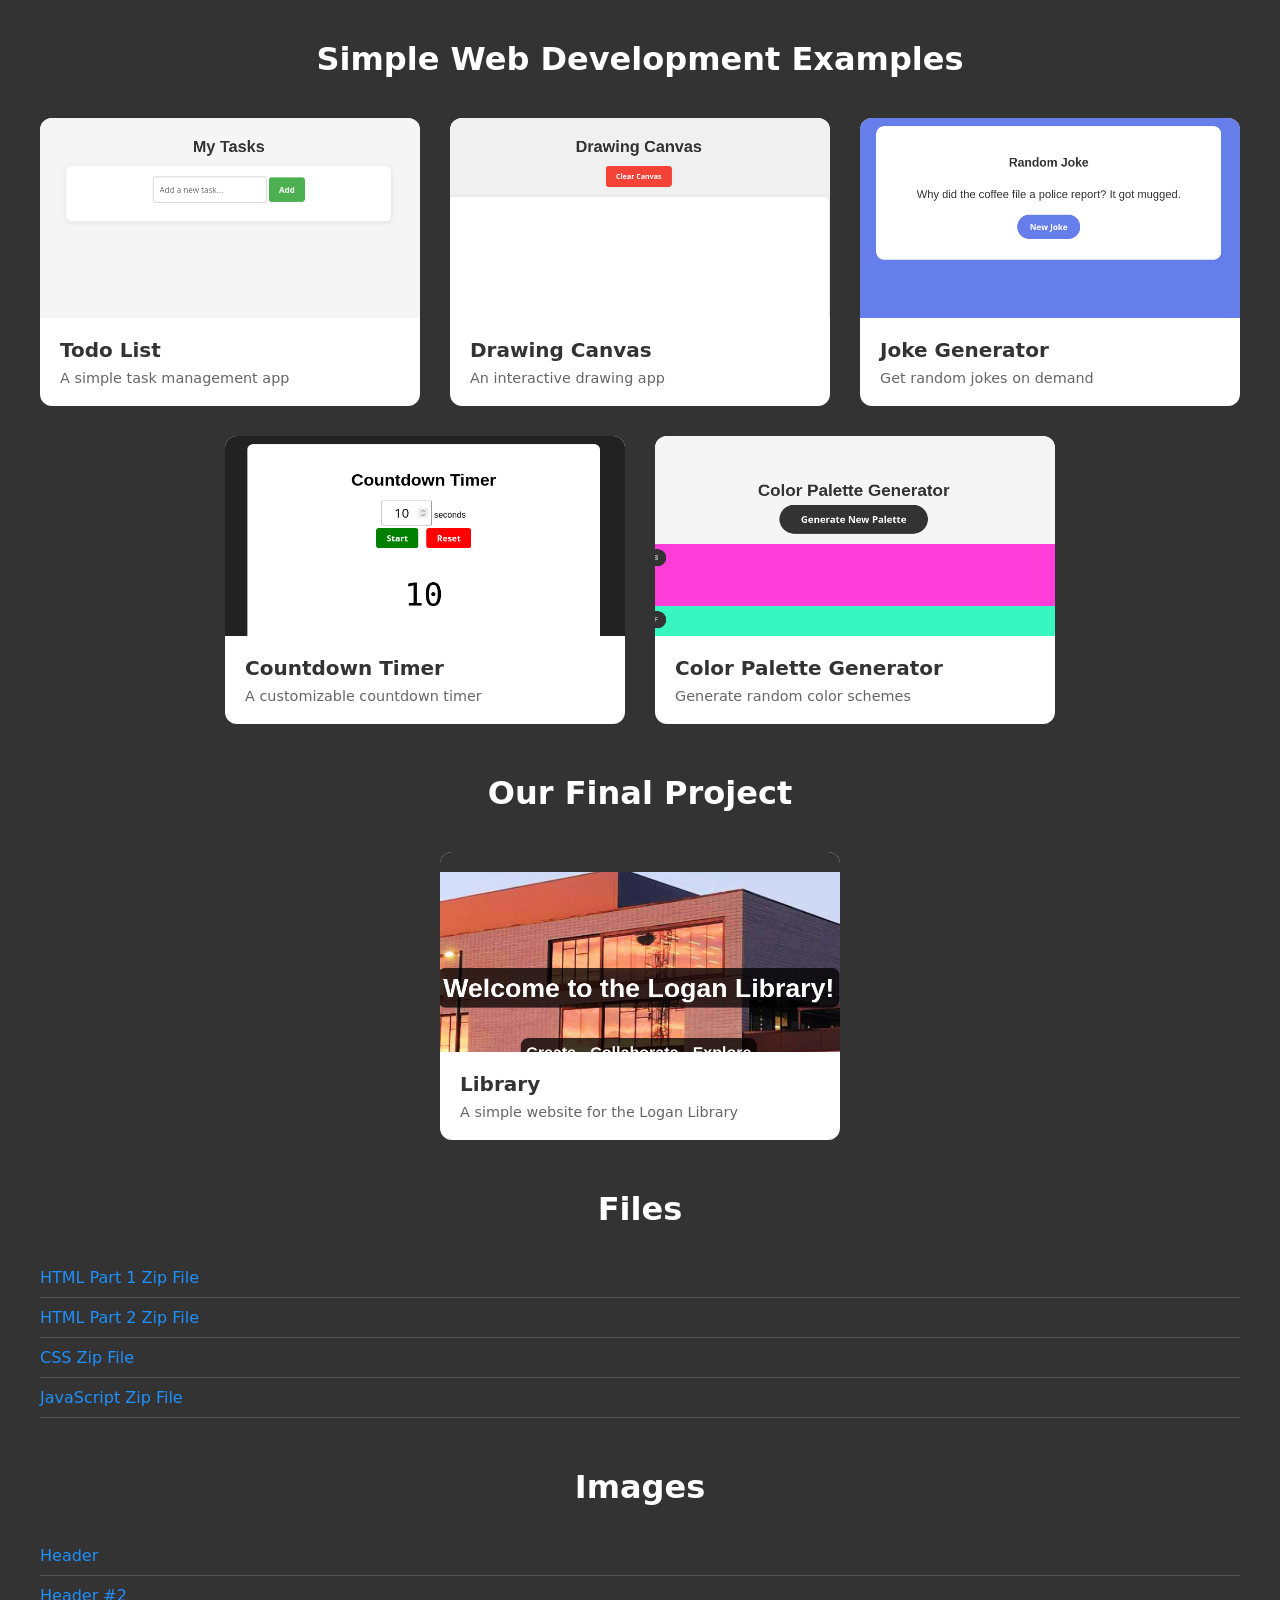
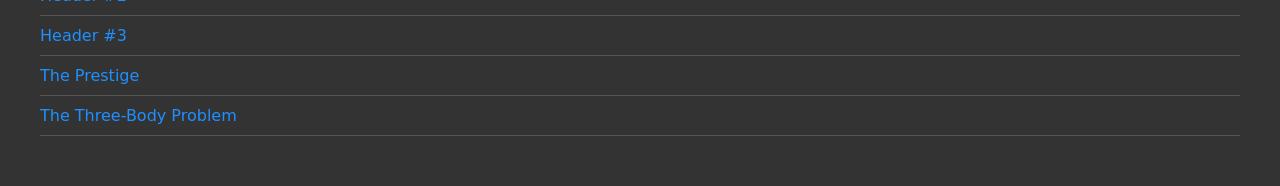
==== index.html @ 513ebe51 "add download links" ====
<!DOCTYPE html>
<html lang="en">

<head>
    <meta charset="UTF-8">
    <meta name="viewport" content="width=device-width, initial-scale=1.0">
    <title>Web Dev Examples</title>
    <link rel="stylesheet" href="style.css">
</head>

<body>
    <h1>Simple Web Development Examples</h1>
    <div class="projects-grid">
        <a href="todo-list/" class="project-card">
            <img src="img/to-do.png" alt="Todo List Preview" class="preview">
            <div class="project-info">
                <div class="project-title">Todo List</div>
                <div class="project-desc">A simple task management app</div>
            </div>
        </a>
        <a href="drawing-canvas/" class="project-card">
            <img src="img/drawing.png" alt="Drawing Canvas Preview" class="preview">
            <div class="project-info">
                <div class="project-title">Drawing Canvas</div>
                <div class="project-desc">An interactive drawing app</div>
            </div>
        </a>
        <a href="joke-generator/" class="project-card">
            <img src="img/joke-generator.png" alt="Joke Generator Preview" class="preview">
            <div class="project-info">
                <div class="project-title">Joke Generator</div>
                <div class="project-desc">Get random jokes on demand</div>
            </div>
        </a>
        <a href="countdown-timer/" class="project-card">
            <img src="img/countdown-timer.png" alt="Countdown Timer Preview" class="preview">
            <div class="project-info">
                <div class="project-title">Countdown Timer</div>
                <div class="project-desc">A customizable countdown timer</div>
            </div>
        </a>
        <a href="color-palette-generator/" class="project-card">
            <img src="img/color-palette-generator.png" alt="Color Palette Generator Preview" class="preview">
            <div class="project-info">
                <div class="project-title">Color Palette Generator</div>
                <div class="project-desc">Generate random color schemes</div>
            </div>
        </a>
    </div>
    <h1 class="final-project">Our Final Project</h1>
    <div class="projects-grid">
        <a href="library/Final" class="project-card">
            <img src="img/library.png" alt="Library Preview" class="preview">
            <div class="project-info">
                <div class="project-title">Library</div>
                <div class="project-desc">A simple website for the Logan Library</div>
            </div>
        </a>
    </div>

    <h1 class="final-project">Files</h1>
    <ul>
        <li><a target="_blank" download href="library/html_part_1.zip">HTML Part 1 Zip File</a></li>
        <li><a target="_blank" download href="library/html_part_2.zip">HTML Part 2 Zip File</a></li>
        <li><a target="_blank" download href="library/css.zip">CSS Zip File</a></li>
        <li><a target="_blank" download href="library/javascript.zip">JavaScript Zip File</a></li>
    </ul>
    <h1 class="final-project">Images</h1>
    <ul>
        <li><a target="_blank" download href="library/img/header.jpg">Header</a></li>
        <li><a target="_blank" download href="library/img/header-2.jpg">Header #2</a></li>
        <li><a target="_blank" download href="library/img/header-3.jpg">Header #3</a></li>
        <li><a target="_blank" download href="library/img/books/prestige.png">The Prestige</a></li>
        <li><a target="_blank" download href="library/img/books/tbp.png">The Three-Body Problem</a></li>

    </ul>
</body>

</html>
---- style.css ----
* {
    box-sizing: border-box;
    margin: 0;
    padding: 0;
}
body {
    font-family:
        system-ui,
        -apple-system,
        sans-serif;
    background: #333;
    padding: 40px;
}
h1 {
    text-align: center;
    margin-bottom: 40px;
    color: #fff;
}
.projects-grid {
    display: flex;
    flex-wrap: wrap;
    gap: 30px;
    max-width: 1200px;
    margin: 0 auto;
    justify-content: center;
}
.project-card {
    flex: 1 1 300px;
    max-width: 400px;
    background: white;
    border-radius: 12px;
    overflow: hidden;
    text-decoration: none;
    color: inherit;
    display: block;
}
.project-card:hover {
    transform: translateY(-1px);
}

.preview {
    width: 100%;
    height: 200px;
    display: block;
}
.project-info {
    padding: 20px;
}
.project-title {
    font-size: 1.25rem;
    font-weight: 600;
    color: #333;
    margin-bottom: 8px;
}
.project-desc {
    color: #666;
    font-size: 0.9rem;
}

.final-project {
    text-align: center;
    margin-top: 50px;
    color: #fff;
}

ul {
    list-style: none;
}

li {
    margin-bottom: 10px;
    border-bottom: 1px solid #555;
    padding-bottom: 10px;
}

li a {
    color: #1e90ff;
    text-decoration: none;
}
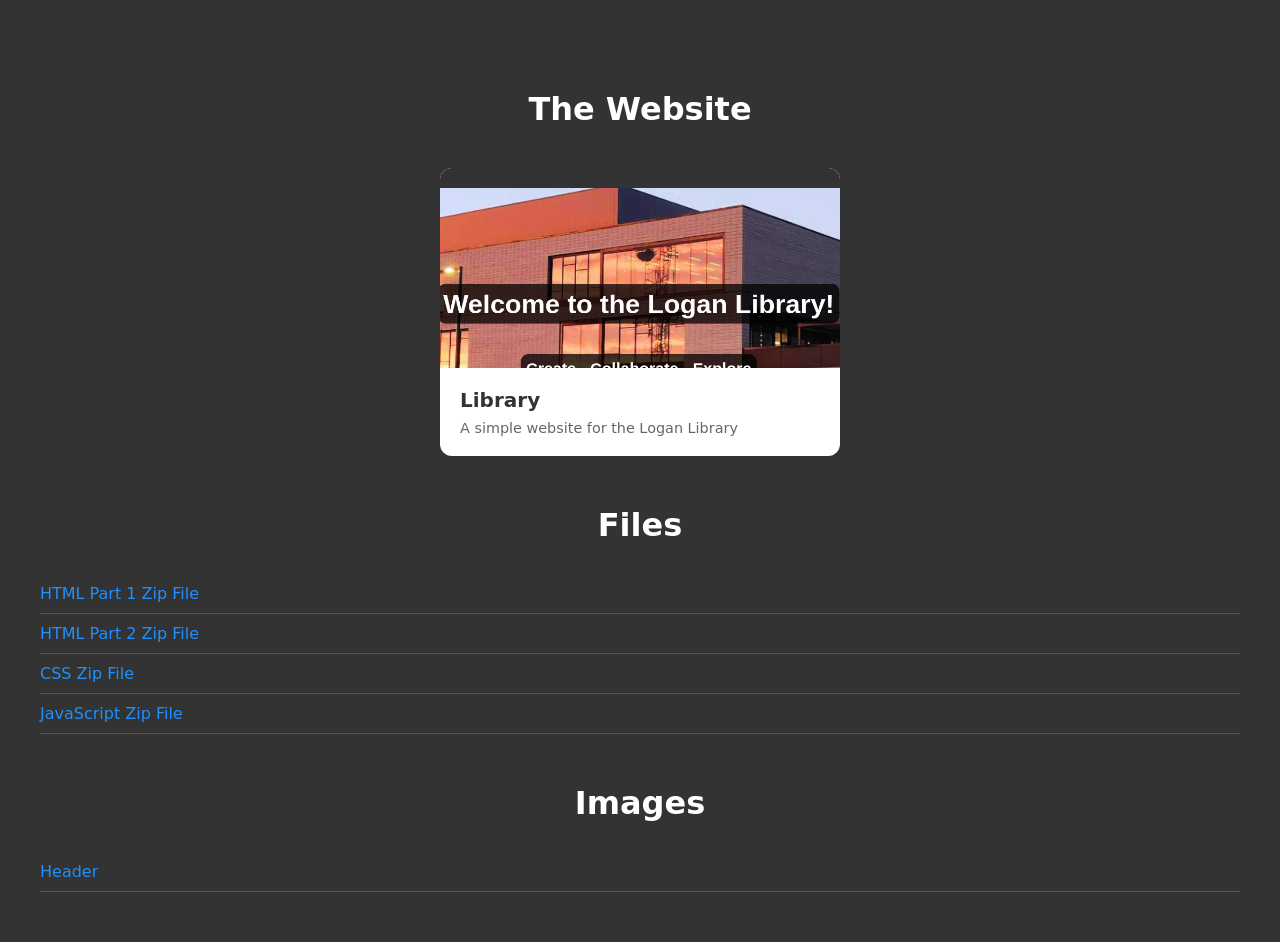
==== commit 15597ae5: "update for v2 of class" ====
--- a/index.html
+++ b/index.html
@@ -4,50 +4,12 @@
 <head>
     <meta charset="UTF-8">
     <meta name="viewport" content="width=device-width, initial-scale=1.0">
-    <title>Web Dev Examples</title>
+    <title>Web Dev</title>
     <link rel="stylesheet" href="style.css">
 </head>
 
 <body>
-    <h1>Simple Web Development Examples</h1>
-    <div class="projects-grid">
-        <a href="todo-list/" class="project-card">
-            <img src="img/to-do.png" alt="Todo List Preview" class="preview">
-            <div class="project-info">
-                <div class="project-title">Todo List</div>
-                <div class="project-desc">A simple task management app</div>
-            </div>
-        </a>
-        <a href="drawing-canvas/" class="project-card">
-            <img src="img/drawing.png" alt="Drawing Canvas Preview" class="preview">
-            <div class="project-info">
-                <div class="project-title">Drawing Canvas</div>
-                <div class="project-desc">An interactive drawing app</div>
-            </div>
-        </a>
-        <a href="joke-generator/" class="project-card">
-            <img src="img/joke-generator.png" alt="Joke Generator Preview" class="preview">
-            <div class="project-info">
-                <div class="project-title">Joke Generator</div>
-                <div class="project-desc">Get random jokes on demand</div>
-            </div>
-        </a>
-        <a href="countdown-timer/" class="project-card">
-            <img src="img/countdown-timer.png" alt="Countdown Timer Preview" class="preview">
-            <div class="project-info">
-                <div class="project-title">Countdown Timer</div>
-                <div class="project-desc">A customizable countdown timer</div>
-            </div>
-        </a>
-        <a href="color-palette-generator/" class="project-card">
-            <img src="img/color-palette-generator.png" alt="Color Palette Generator Preview" class="preview">
-            <div class="project-info">
-                <div class="project-title">Color Palette Generator</div>
-                <div class="project-desc">Generate random color schemes</div>
-            </div>
-        </a>
-    </div>
-    <h1 class="final-project">Our Final Project</h1>
+    <h1 class="final-project">The Website</h1>
     <div class="projects-grid">
         <a href="library/Final" class="project-card">
             <img src="img/library.png" alt="Library Preview" class="preview">
@@ -68,11 +30,6 @@
     <h1 class="final-project">Images</h1>
     <ul>
         <li><a target="_blank" download href="library/img/header.jpg">Header</a></li>
-        <li><a target="_blank" download href="library/img/header-2.jpg">Header #2</a></li>
-        <li><a target="_blank" download href="library/img/header-3.jpg">Header #3</a></li>
-        <li><a target="_blank" download href="library/img/books/prestige.png">The Prestige</a></li>
-        <li><a target="_blank" download href="library/img/books/tbp.png">The Three-Body Problem</a></li>
-
     </ul>
 </body>
 
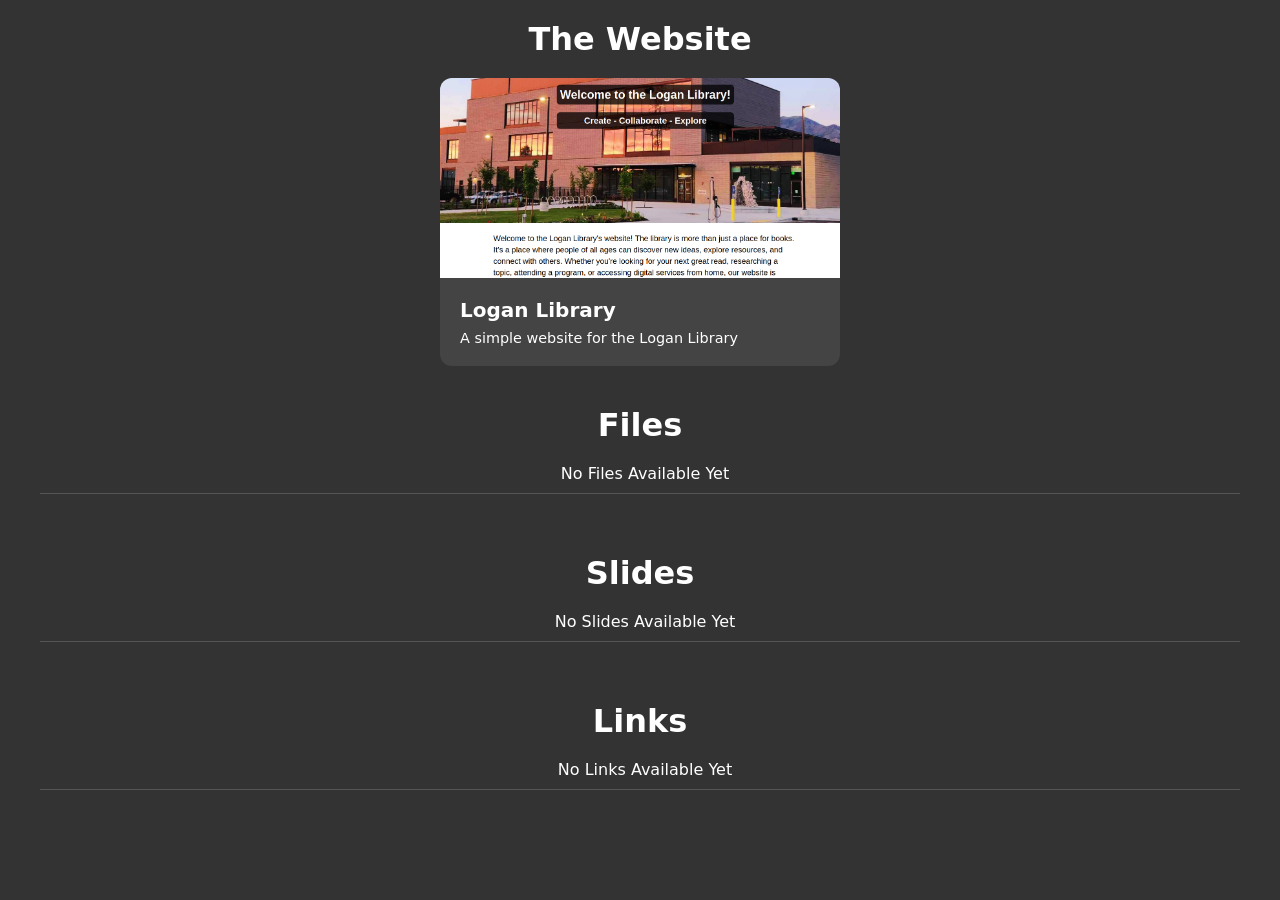
==== commit 4ad809fa: "update examples site" ====
--- a/index.html
+++ b/index.html
@@ -9,28 +9,50 @@
 </head>
 
 <body>
-    <h1 class="final-project">The Website</h1>
-    <div class="projects-grid">
-        <a href="library/Final" class="project-card">
-            <img src="img/library.png" alt="Library Preview" class="preview">
-            <div class="project-info">
-                <div class="project-title">Library</div>
-                <div class="project-desc">A simple website for the Logan Library</div>
-            </div>
-        </a>
-    </div>
+    <h1>The Website</h1>
+    <a href="library/Final" class="project-card">
+        <img src="img/library.png" alt="Library Preview" class="preview">
+        <div class="project-info">
+            <div class="project-title">Logan Library</div>
+            <div class="project-desc">A simple website for the Logan Library</div>
+        </div>
+    </a>
 
-    <h1 class="final-project">Files</h1>
-    <ul>
-        <li><a target="_blank" download href="library/html_part_1.zip">HTML Part 1 Zip File</a></li>
-        <li><a target="_blank" download href="library/html_part_2.zip">HTML Part 2 Zip File</a></li>
-        <li><a target="_blank" download href="library/css.zip">CSS Zip File</a></li>
-        <li><a target="_blank" download href="library/javascript.zip">JavaScript Zip File</a></li>
+    <h1>Files</h1>
+    <ul class="files">
+        <li class="list-section-header html-part-1">Zip Files</li>
+        <li class="html-part-1"><a target="_blank" download href="library/html_part_1.zip">HTML Part 1 Zip File</a></li>
+        <li class="html-part-2"><a target="_blank" download href="library/html_part_2.zip">HTML Part 2 Zip File</a></li>
+        <li class="css"><a target="_blank" download href="library/css.zip">CSS Zip File</a></li>
+        <li class="javascript"><a target="_blank" download href="library/final.zip">JavaScript Zip File</a></li>
+        <li class="list-section-header images">Images</li>
+        <li class="images"><a target="_blank" download href="library/img/header.jpg">Header</a></li>
+        <li class="no-files">No Files Available Yet</li>
     </ul>
-    <h1 class="final-project">Images</h1>
-    <ul>
-        <li><a target="_blank" download href="library/img/header.jpg">Header</a></li>
+
+    <h1>Slides</h1>
+    <ul class="slides">
+        <li class="html-part-1"><a target="_blank" href="https://docs.google.com/presentation/d/11KWcbccf0RUS6qgWuFrmQWxHWNPXVsjxaunIjAfOnHk">HTML Part 1</a></li>
+        <li class="html-part-2"><a target="_blank" href="https://docs.google.com/presentation/d/1cX8d0Ae-1T-4QdJyNHLya2FM7p4myehV8Gn-daOi2Sw">HTML Part 2</a></li>
+        <li class="css"><a target="_blank" href="https://docs.google.com/presentation/d/1vGowcZ1kvu1-W_-08eSNNNiqhmUEmFcVkpCQnGFWymI">CSS</a></li>
+        <li class="javascript"><a target="_blank" href="https://docs.google.com/presentation/d/1t76gzICQFfuY0CkB-W640qPMo4S996-X2I_DANzxYrI">JavaScript</a></li>
+        <li class="final"><a target="_blank" href="https://docs.google.com/presentation/d/1F51QJGfSRjBAaWC-wtWCYRkMNDPU4dEqaoaCb04W1Ho">Hosting, Internet Laws, and Additional Resources</a></li>
+        <li class="no-slides">No Slides Available Yet</li>
     </ul>
+
+    <h1>Links</h1>
+    <ul class="links">
+        <li class="list-section-header web-laws">Web Laws</li>
+        <li class="web-laws"><a target="_blank" href="https://gdpr.eu/what-is-gdpr/">Global Data Protection Regulation (GDPR)</a></li>
+        <li class="web-laws"><a target="_blank" href="https://aaardvarkaccessibility.com/wcag-plain-english/">Web Content Accessibility Guidelines</a></li>
+        <li class="web-laws"><a target="_blank" href="https://www.ftc.gov/legal-library/browse/rules/childrens-online-privacy-protection-rule-coppa">Children's Online Privacy Protection Rule (COPPA)</a></li>
+        <li class="list-section-header additional-resources">Additional Resources</li>
+        <li class="additional-resources"><a target="_blank" href="https://www.w3schools.com/">W3Schools</a></li>
+        <li class="web-laws"><a target="_blank" href="https://html5up.net/">Free Website Templates</a></li>
+        <li class="no-links">No Links Available Yet</li>
+    </ul>
+
+    <script src="script.js"></script>
 </body>
 
 </html>
--- a/style.css
+++ b/style.css
@@ -9,71 +9,89 @@
         -apple-system,
         sans-serif;
     background: #333;
-    padding: 40px;
+    padding: 20px 40px;
 }
+
 h1 {
     text-align: center;
-    margin-bottom: 40px;
+    margin-bottom: 20px;
     color: #fff;
 }
-.projects-grid {
-    display: flex;
-    flex-wrap: wrap;
-    gap: 30px;
-    max-width: 1200px;
-    margin: 0 auto;
-    justify-content: center;
-}
+
 .project-card {
-    flex: 1 1 300px;
+    margin: auto;
     max-width: 400px;
-    background: white;
+    background: #444;
     border-radius: 12px;
+    color: #fff;
     overflow: hidden;
     text-decoration: none;
-    color: inherit;
     display: block;
+    transition:
+        transform 0.2s ease-in-out,
+        box-shadow 0.2s ease-in-out;
+    margin-bottom: 40px;
 }
+
 .project-card:hover {
-    transform: translateY(-1px);
+    transform: translateY(-5px);
+    box-shadow: 0 10px 20px rgba(0, 0, 0, 0.2);
 }
 
 .preview {
     width: 100%;
     height: 200px;
     display: block;
+    object-fit: cover;
 }
+
 .project-info {
     padding: 20px;
 }
+
 .project-title {
     font-size: 1.25rem;
     font-weight: 600;
-    color: #333;
     margin-bottom: 8px;
 }
+
 .project-desc {
-    color: #666;
     font-size: 0.9rem;
-}
-
-.final-project {
-    text-align: center;
-    margin-top: 50px;
-    color: #fff;
 }
 
 ul {
     list-style: none;
+    margin-bottom: 60px;
 }
 
 li {
+    display: none;
     margin-bottom: 10px;
     border-bottom: 1px solid #555;
     padding-bottom: 10px;
+    padding-left: 10px;
 }
 
 li a {
     color: #1e90ff;
     text-decoration: none;
 }
+
+li a:hover {
+    text-decoration: underline;
+}
+
+.list-section-header {
+    font-weight: 600;
+    color: #fff;
+    padding-left: 0;
+    margin-top: 20px;
+}
+
+.no-files,
+.no-slides,
+.no-links {
+    display: block;
+    color: #fff;
+    text-align: center;
+}
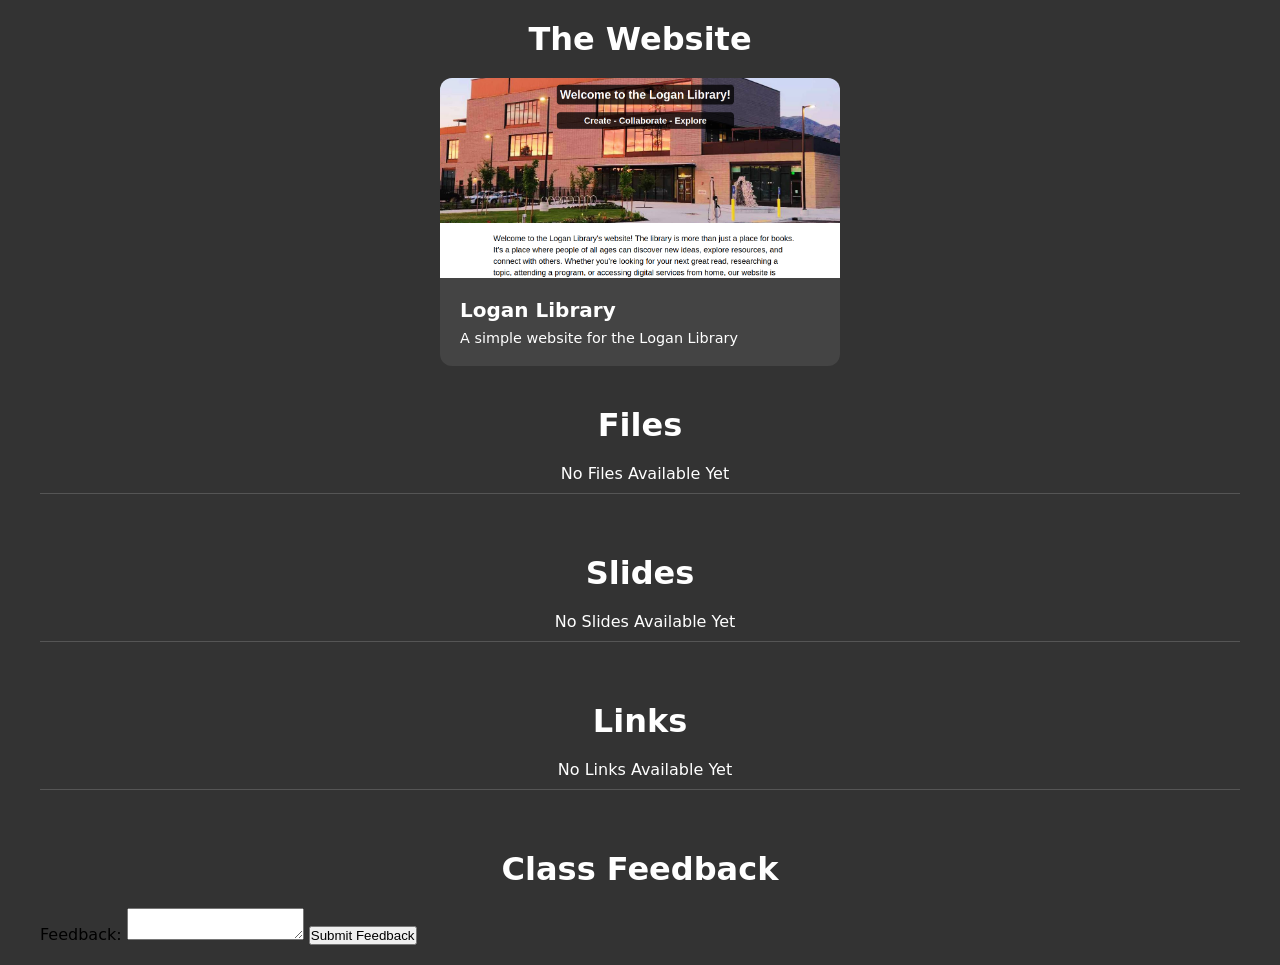
==== commit 3cefd678: "add feedback form unstyled" ====
--- a/index.html
+++ b/index.html
@@ -52,6 +52,14 @@
         <li class="no-links">No Links Available Yet</li>
     </ul>
 
+    <h1>Class Feedback</h1>
+    <form id="feedback-form" action="./feedback.php" method="post">
+        <label for="feedback">Feedback:</label>
+        <input type="hidden" id="email" name="email">
+        <textarea id="feedback" name="feedback"></textarea>
+        <button type="submit">Submit Feedback</button>
+    </form>
+
     <script src="script.js"></script>
 </body>
 
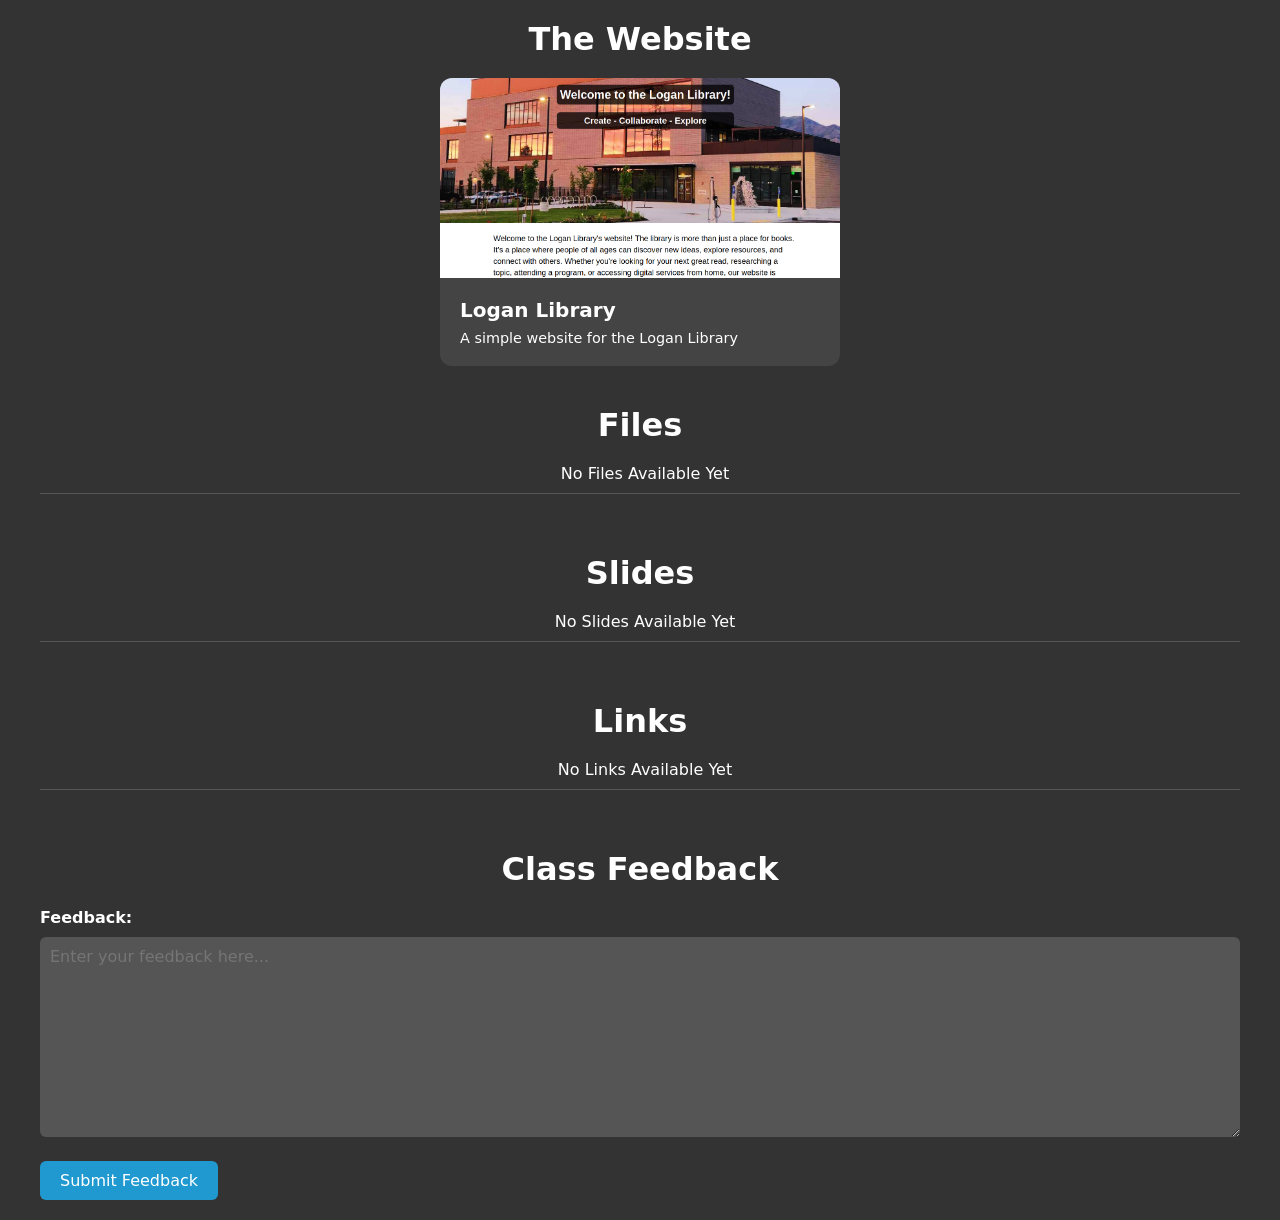
==== commit 494427a2: "style form and add success message" ====
--- a/index.html
+++ b/index.html
@@ -51,14 +51,22 @@
         <li class="web-laws"><a target="_blank" href="https://html5up.net/">Free Website Templates</a></li>
         <li class="no-links">No Links Available Yet</li>
     </ul>
-
-    <h1>Class Feedback</h1>
-    <form id="feedback-form" action="./feedback.php" method="post">
-        <label for="feedback">Feedback:</label>
-        <input type="hidden" id="email" name="email">
-        <textarea id="feedback" name="feedback"></textarea>
-        <button type="submit">Submit Feedback</button>
-    </form>
+    <div class="feedback-container">
+        <div class="feedback">
+            <h1>Class Feedback</h1>
+            <form id="feedback-form" action="./feedback.php" method="post">
+                <label for="feedback">Feedback:</label>
+                <input type="hidden" id="email" name="email">
+                <textarea id="feedback" name="feedback" required placeholder="Enter your feedback here..."></textarea>
+                <button type="submit">Submit Feedback</button>
+            </form>
+        </div>
+        
+        <div id="feedback-submitted">
+            <h2>Thanks for your feedback!</h2>
+            <p>Submitted successfully</p>
+        </div>
+    </div>
 
     <script src="script.js"></script>
 </body>
--- a/style.css
+++ b/style.css
@@ -95,3 +95,52 @@
     color: #fff;
     text-align: center;
 }
+
+label {
+    display: block;
+    margin-bottom: 10px;
+    color: #fff;
+    font-weight: 600;
+}
+
+textarea {
+    width: 100%;
+    height: 200px;
+    margin-bottom: 20px;
+    padding: 10px;
+    border-radius: 6px;
+    border: none;
+    background: #555;
+    color: #fff;
+    font-family: inherit;
+    font-size: 1rem;
+}
+
+button {
+    padding: 10px 20px;
+    border-radius: 6px;
+    border: none;
+    background: #2098d0;
+    color: #fff;
+    font-family: inherit;
+    font-size: 1rem;
+    cursor: pointer;
+    transition: background 0.2s ease-in-out;
+}
+
+button:hover {
+    background: #23a6e3;
+}
+
+#feedback-submitted {
+    display: none;
+    text-align: center;
+    padding: 10px 20px;
+    border-radius: 6px;
+    background-color: rgba(55, 145, 60, 0.7);
+    color: #fff;
+    position: fixed;
+    bottom: 10%;
+    left: 50%;
+    transform: translate(-50%, -50%);
+}
